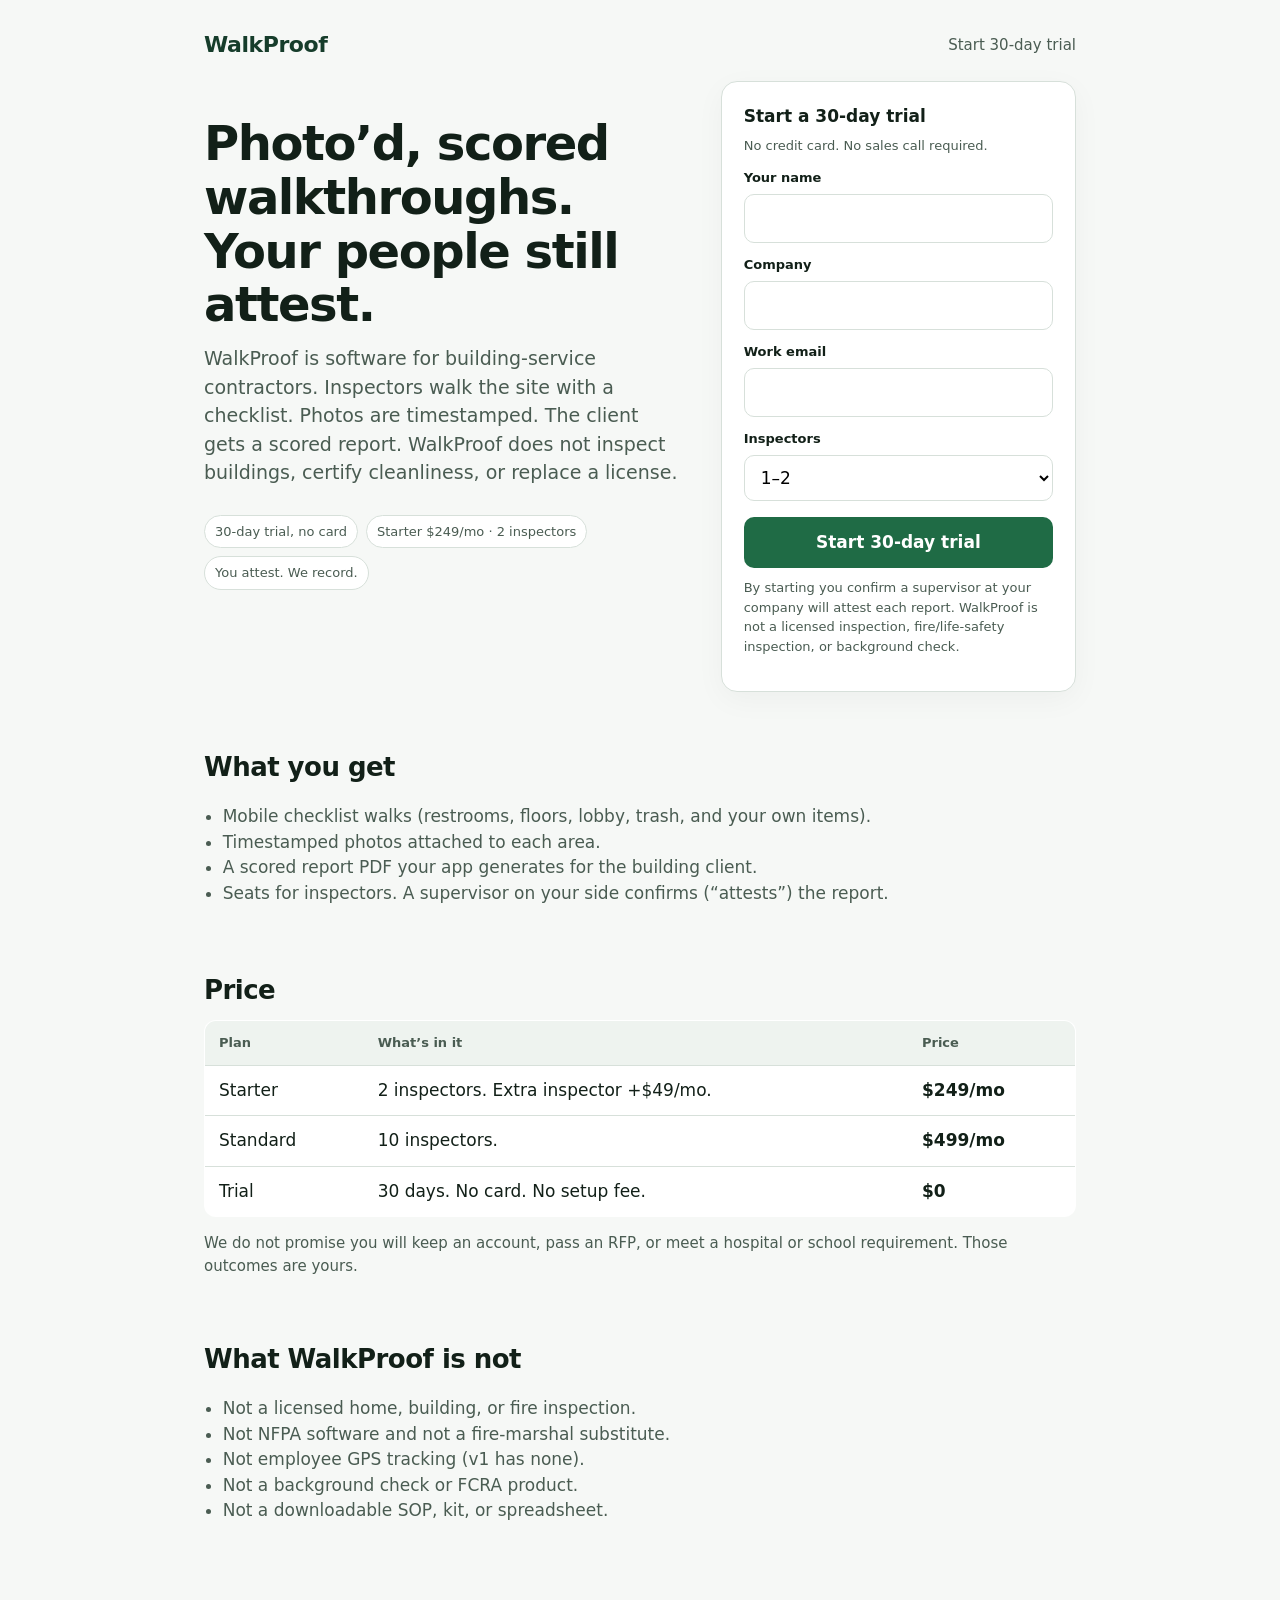
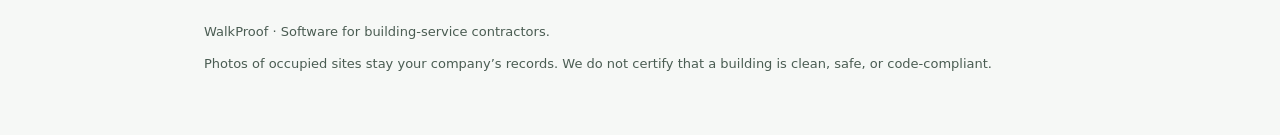
==== index.html @ 19bbd409 "Use apex paths for getwalkproof.com custom domain" ====
<!DOCTYPE html>
<html lang="en">
<head>
  <meta charset="utf-8">
  <meta name="viewport" content="width=device-width, initial-scale=1">
  <title>WalkProof — janitorial SLA / QC for building-service contractors</title>
  <meta name="description" content="Checklist walks, timestamped photos, and scored reports for building-service contractors. You inspect. Your supervisor attests. WalkProof records.">
  <meta name="robots" content="index,follow">
  <link rel="canonical" href="https://getwalkproof.com/">
  <style>
    :root { --ink:#122018; --muted:#4a5c52; --line:#d7e0da; --bg:#f6f8f6; --card:#fff; --accent:#1f6b45; --accent-2:#163d2b; }
    * { box-sizing: border-box; }
    body { margin:0; font: 17px/1.5 ui-sans-serif, system-ui, -apple-system, Segoe UI, sans-serif; color:var(--ink); background:var(--bg); }
    header, main, footer { max-width: 920px; margin: 0 auto; padding: 0 24px; }
    header { display:flex; justify-content:space-between; align-items:center; padding-top:28px; padding-bottom:8px; }
    .logo { font-weight:720; letter-spacing:-0.02em; font-size:22px; color:var(--accent-2); text-decoration:none; }
    .nav a { color:var(--muted); text-decoration:none; font-size:15px; }
    h1 { font-size: clamp(32px, 5vw, 48px); line-height:1.12; letter-spacing:-0.03em; margin: 36px 0 12px; }
    .lede { font-size:19px; color:var(--muted); max-width: 62ch; margin:0 0 28px; }
    .hero { display:grid; grid-template-columns: 1.15fr .85fr; gap: 36px; align-items:start; padding: 12px 0 48px; }
    @media (max-width: 800px) { .hero { grid-template-columns: 1fr; } }
    .card { background:var(--card); border:1px solid var(--line); border-radius:16px; padding:22px; box-shadow: 0 8px 30px rgba(18,32,24,.04); }
    label { display:block; font-size:13px; font-weight:650; margin: 12px 0 6px; }
    input, select { width:100%; padding:11px 12px; border:1px solid var(--line); border-radius:10px; font: inherit; background:#fff; }
    button { width:100%; margin-top:16px; background:var(--accent); color:#fff; border:0; border-radius:10px; padding:13px 16px; font: inherit; font-weight:700; cursor:pointer; }
    button:hover { background:var(--accent-2); }
    .fine { font-size:13px; color:var(--muted); margin-top:10px; }
    .ok { display:none; background:#e8f6ee; color:var(--accent-2); border-radius:10px; padding:12px; margin-top:10px; }
    .err { display:none; background:#fdecec; color:#7a1f1f; border-radius:10px; padding:12px; margin-top:10px; }
    .pills { display:flex; flex-wrap:wrap; gap:8px; margin: 18px 0 0; }
    .pill { font-size:13px; background:#fff; border:1px solid var(--line); padding:6px 10px; border-radius:999px; color:var(--muted); }
    section { padding: 8px 0 40px; }
    h2 { font-size:26px; letter-spacing:-0.02em; margin: 0 0 10px; }
    table { width:100%; border-collapse: collapse; background:#fff; border:1px solid var(--line); border-radius:12px; overflow:hidden; }
    th, td { text-align:left; padding:12px 14px; border-bottom:1px solid var(--line); vertical-align:top; }
    th { font-size:13px; color:var(--muted); font-weight:650; background:#eef3ef; }
    .not { color:var(--muted); font-size:15px; }
    ul.plain { padding-left: 1.1em; color:var(--muted); }
    footer { padding: 28px 24px 48px; color:var(--muted); font-size:13px; }
  </style>
</head>
<body>
  <header>
    <a class="logo" href="/">WalkProof</a>
    <nav class="nav"><a href="#trial">Start 30-day trial</a></nav>
  </header>
  <main>
    <div class="hero">
      <div>
        <h1>Photo’d, scored walkthroughs. Your people still attest.</h1>
        <p class="lede">WalkProof is software for building-service contractors. Inspectors walk the site with a checklist. Photos are timestamped. The client gets a scored report. WalkProof does not inspect buildings, certify cleanliness, or replace a license.</p>
        <div class="pills">
          <span class="pill">30-day trial, no card</span>
          <span class="pill">Starter $249/mo · 2 inspectors</span>
          <span class="pill">You attest. We record.</span>
        </div>
      </div>
      <form id="trial" class="card" action="#" method="post">
        <strong>Start a 30-day trial</strong>
        <p class="fine" style="margin-top:6px">No credit card. No sales call required.</p>
        <label for="name">Your name</label>
        <input id="name" name="name" required autocomplete="name">
        <label for="company">Company</label>
        <input id="company" name="company" required autocomplete="organization">
        <label for="email">Work email</label>
        <input id="email" name="email" type="email" required autocomplete="email">
        <label for="inspectors">Inspectors</label>
        <select id="inspectors" name="inspectors" required>
          <option value="1-2">1–2</option>
          <option value="3-10">3–10</option>
          <option value="11+">11+</option>
        </select>
        <button type="submit">Start 30-day trial</button>
        <p class="fine">By starting you confirm a supervisor at your company will attest each report. WalkProof is not a licensed inspection, fire/life-safety inspection, or background check.</p>
        <div class="ok" id="ok">Trial request received. We’ll follow up at the work email you entered. No card was charged.</div>
        <div class="err" id="err"></div>
      </form>
    </div>

    <section>
      <h2>What you get</h2>
      <ul class="plain">
        <li>Mobile checklist walks (restrooms, floors, lobby, trash, and your own items).</li>
        <li>Timestamped photos attached to each area.</li>
        <li>A scored report PDF your app generates for the building client.</li>
        <li>Seats for inspectors. A supervisor on your side confirms (“attests”) the report.</li>
      </ul>
    </section>

    <section>
      <h2>Price</h2>
      <table>
        <thead><tr><th>Plan</th><th>What’s in it</th><th>Price</th></tr></thead>
        <tbody>
          <tr><td>Starter</td><td>2 inspectors. Extra inspector +$49/mo.</td><td><strong>$249/mo</strong></td></tr>
          <tr><td>Standard</td><td>10 inspectors.</td><td><strong>$499/mo</strong></td></tr>
          <tr><td>Trial</td><td>30 days. No card. No setup fee.</td><td><strong>$0</strong></td></tr>
        </tbody>
      </table>
      <p class="not">We do not promise you will keep an account, pass an RFP, or meet a hospital or school requirement. Those outcomes are yours.</p>
    </section>

    <section>
      <h2>What WalkProof is not</h2>
      <ul class="plain">
        <li>Not a licensed home, building, or fire inspection.</li>
        <li>Not NFPA software and not a fire-marshal substitute.</li>
        <li>Not employee GPS tracking (v1 has none).</li>
        <li>Not a background check or FCRA product.</li>
        <li>Not a downloadable SOP, kit, or spreadsheet.</li>
      </ul>
    </section>
  </main>
  <footer>
    <p>WalkProof · Software for building-service contractors.</p>
    <p>Photos of occupied sites stay your company’s records. We do not certify that a building is clean, safe, or code-compliant.</p>
  </footer>
  <script>
    const form = document.getElementById('trial');
    const ok = document.getElementById('ok');
    const err = document.getElementById('err');
    form.addEventListener('submit', async (e) => {
      e.preventDefault();
      ok.style.display = 'none';
      err.style.display = 'none';
      const data = Object.fromEntries(new FormData(form).entries());
      data._subject = 'WalkProof trial (no card)';
      data._template = 'table';
      try {
        const res = await fetch('https://formsubmit.co/ajax/thomasjdion3@gmail.com', {
          method: 'POST',
          headers: { 'Content-Type': 'application/json', 'Accept': 'application/json' },
          body: JSON.stringify(data)
        });
        const json = await res.json().catch(() => ({}));
        if (res.ok) {
          form.querySelectorAll('input,select,button').forEach(el => el.disabled = true);
          ok.style.display = 'block';
        } else {
          err.textContent = json.message || 'Could not send. Try again, or use the work email you entered.';
          err.style.display = 'block';
        }
      } catch (x) {
        err.textContent = 'Network error. Try again, or email from the work address you entered.';
        err.style.display = 'block';
      }
    });
  </script>
</body>
</html>
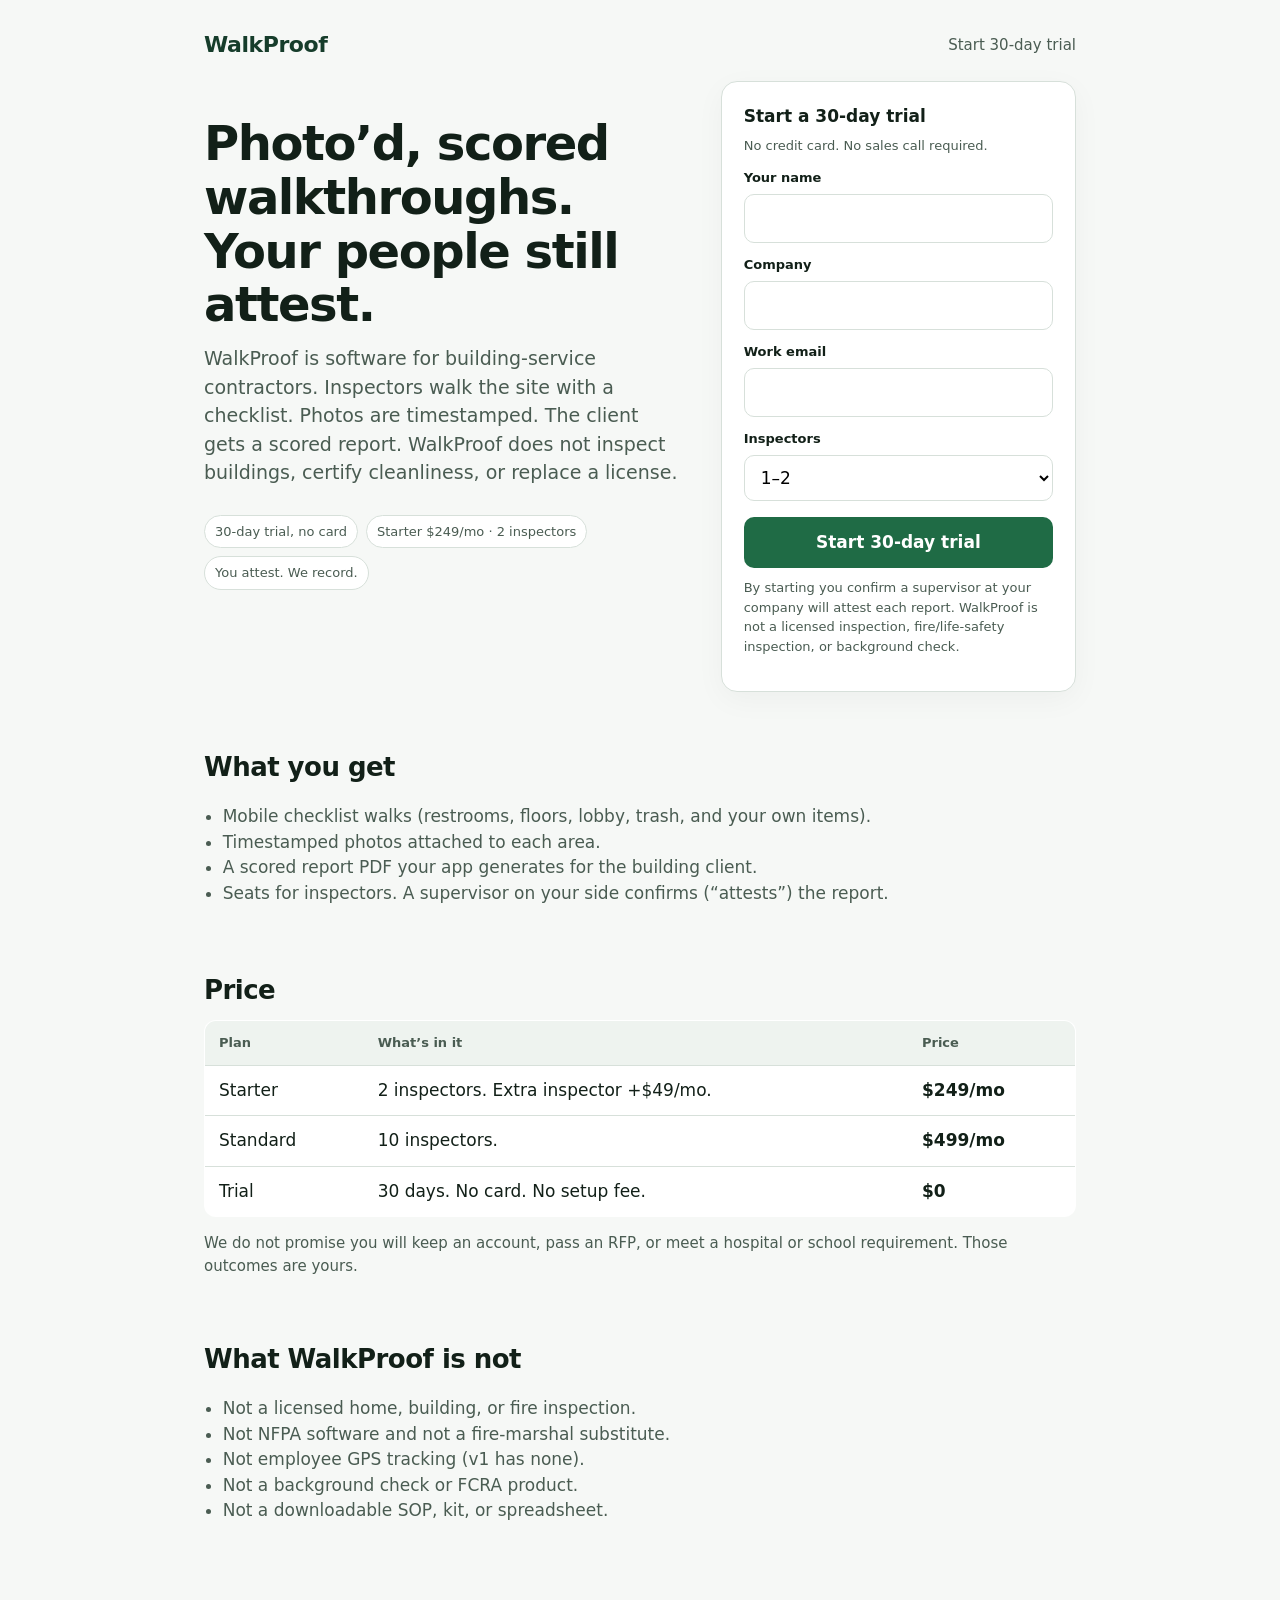
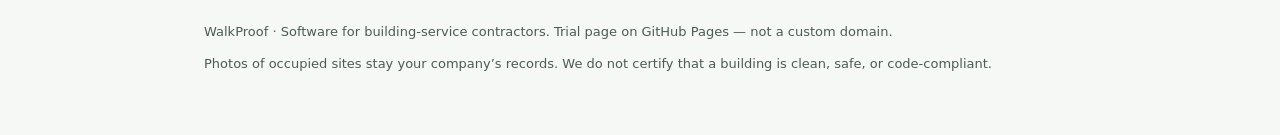
==== commit 5e304dc8: "copy: GitHub Pages footer (Product)" ====
--- a/index.html
+++ b/index.html
@@ -112,7 +112,7 @@
     </section>
   </main>
   <footer>
-    <p>WalkProof · Software for building-service contractors.</p>
+    <p>WalkProof · Software for building-service contractors. Trial page on GitHub Pages — not a custom domain.</p>
     <p>Photos of occupied sites stay your company’s records. We do not certify that a building is clean, safe, or code-compliant.</p>
   </footer>
   <script>
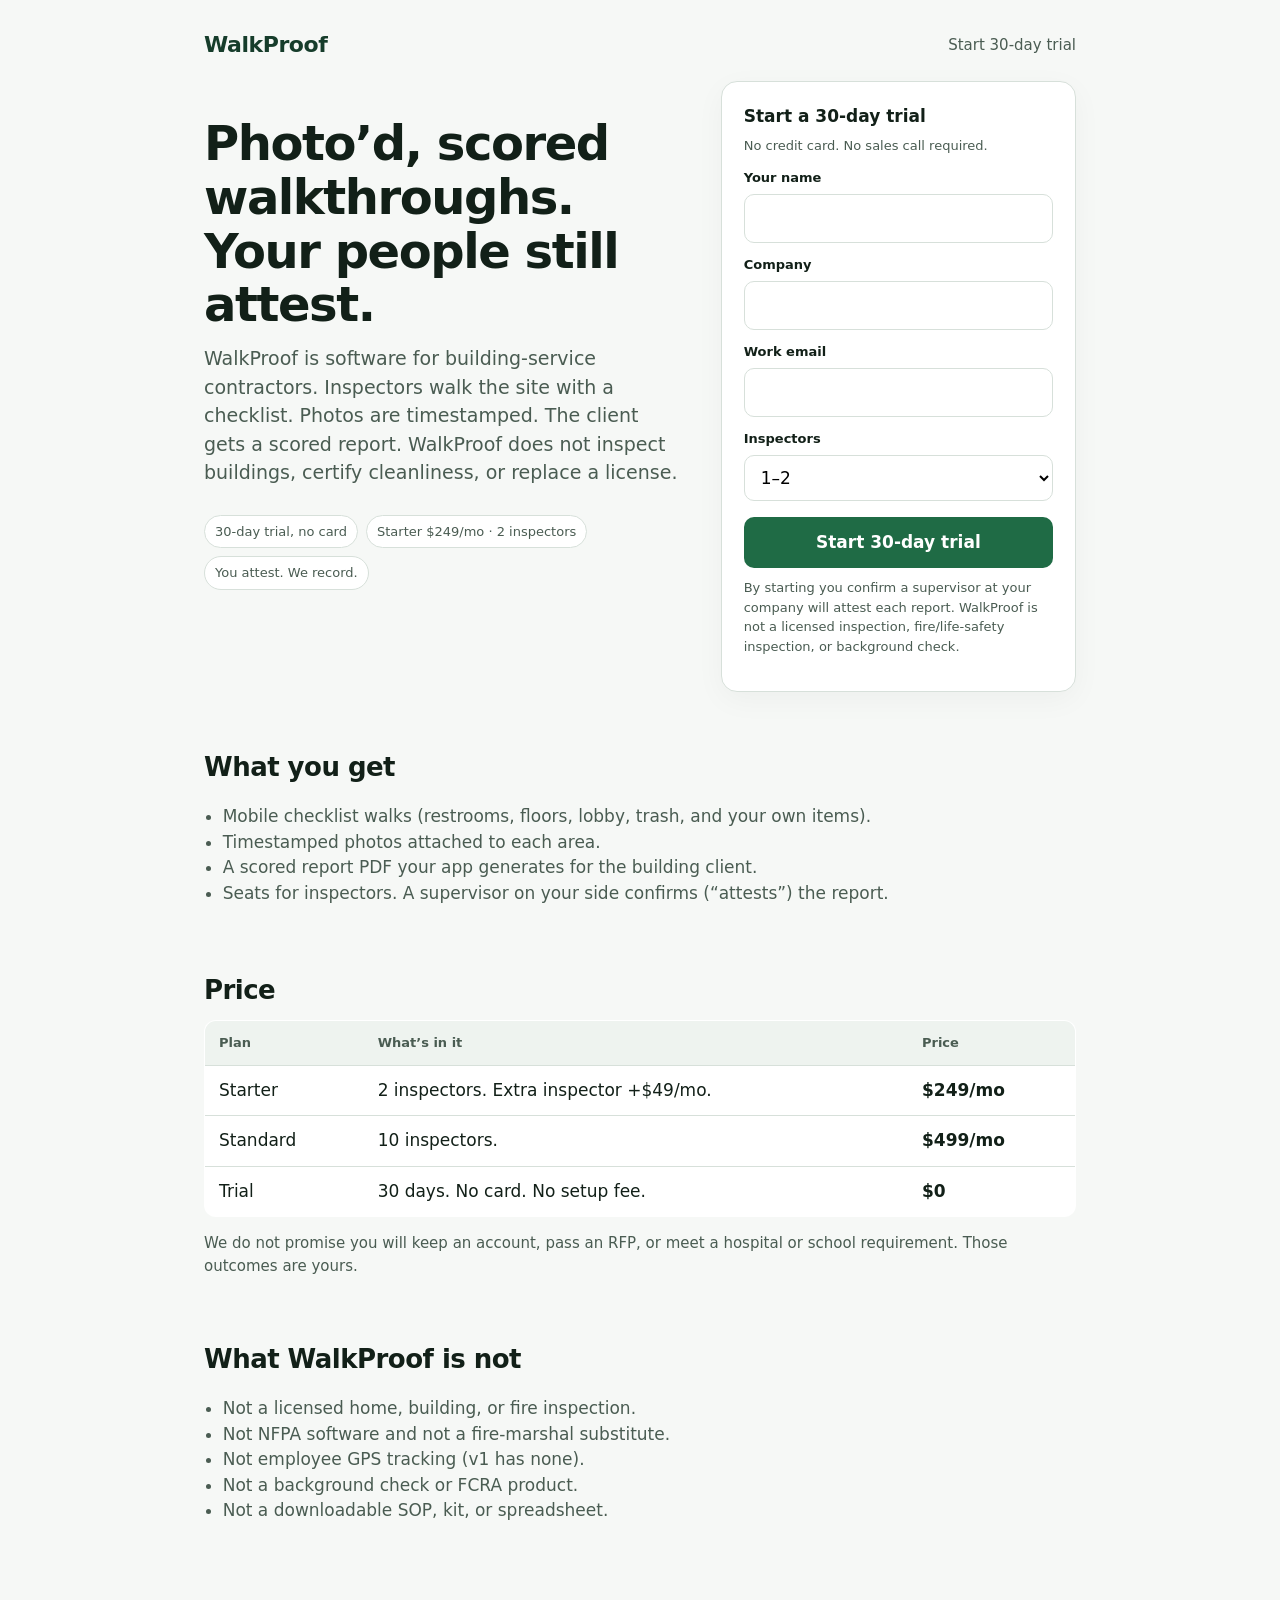
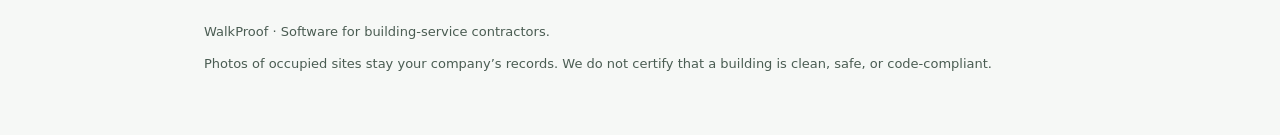
==== commit f257d276: "copy: drop Pages infra clause from footer (Ventures)" ====
--- a/index.html
+++ b/index.html
@@ -112,7 +112,7 @@
     </section>
   </main>
   <footer>
-    <p>WalkProof · Software for building-service contractors. Trial page on GitHub Pages — not a custom domain.</p>
+    <p>WalkProof · Software for building-service contractors.</p>
     <p>Photos of occupied sites stay your company’s records. We do not certify that a building is clean, safe, or code-compliant.</p>
   </footer>
   <script>
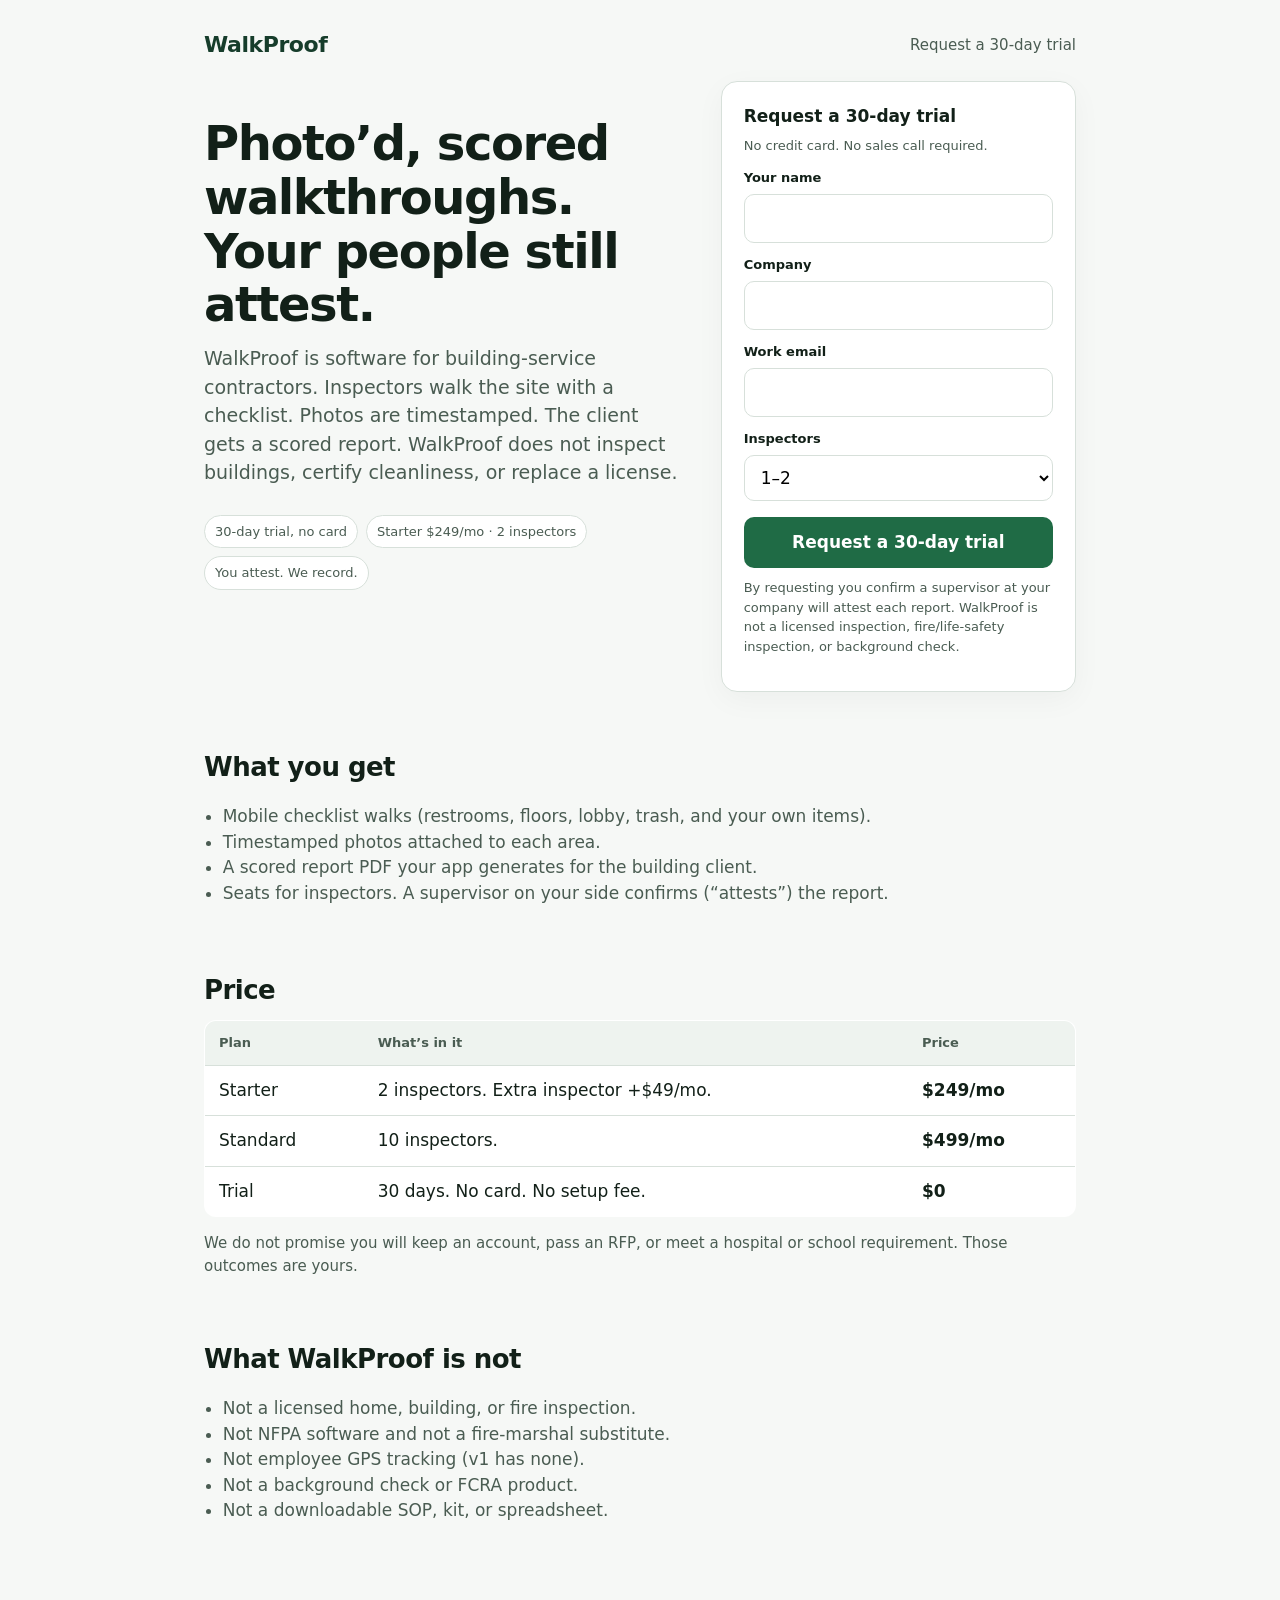
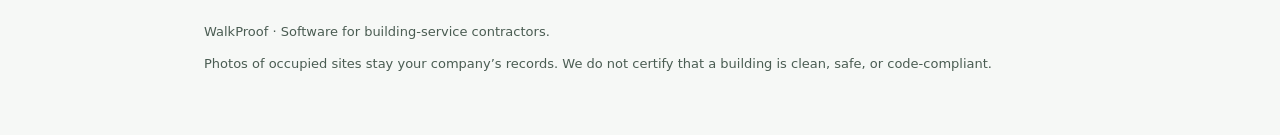
==== commit 3d87f3cd: "copy: Request a 30-day trial CTA (Product)" ====
--- a/index.html
+++ b/index.html
@@ -42,7 +42,7 @@
 <body>
   <header>
     <a class="logo" href="/">WalkProof</a>
-    <nav class="nav"><a href="#trial">Start 30-day trial</a></nav>
+    <nav class="nav"><a href="#trial">Request a 30-day trial</a></nav>
   </header>
   <main>
     <div class="hero">
@@ -56,7 +56,7 @@
         </div>
       </div>
       <form id="trial" class="card" action="#" method="post">
-        <strong>Start a 30-day trial</strong>
+        <strong>Request a 30-day trial</strong>
         <p class="fine" style="margin-top:6px">No credit card. No sales call required.</p>
         <label for="name">Your name</label>
         <input id="name" name="name" required autocomplete="name">
@@ -70,8 +70,8 @@
           <option value="3-10">3–10</option>
           <option value="11+">11+</option>
         </select>
-        <button type="submit">Start 30-day trial</button>
-        <p class="fine">By starting you confirm a supervisor at your company will attest each report. WalkProof is not a licensed inspection, fire/life-safety inspection, or background check.</p>
+        <button type="submit">Request a 30-day trial</button>
+        <p class="fine">By requesting you confirm a supervisor at your company will attest each report. WalkProof is not a licensed inspection, fire/life-safety inspection, or background check.</p>
         <div class="ok" id="ok">Trial request received. We’ll follow up at the work email you entered. No card was charged.</div>
         <div class="err" id="err"></div>
       </form>
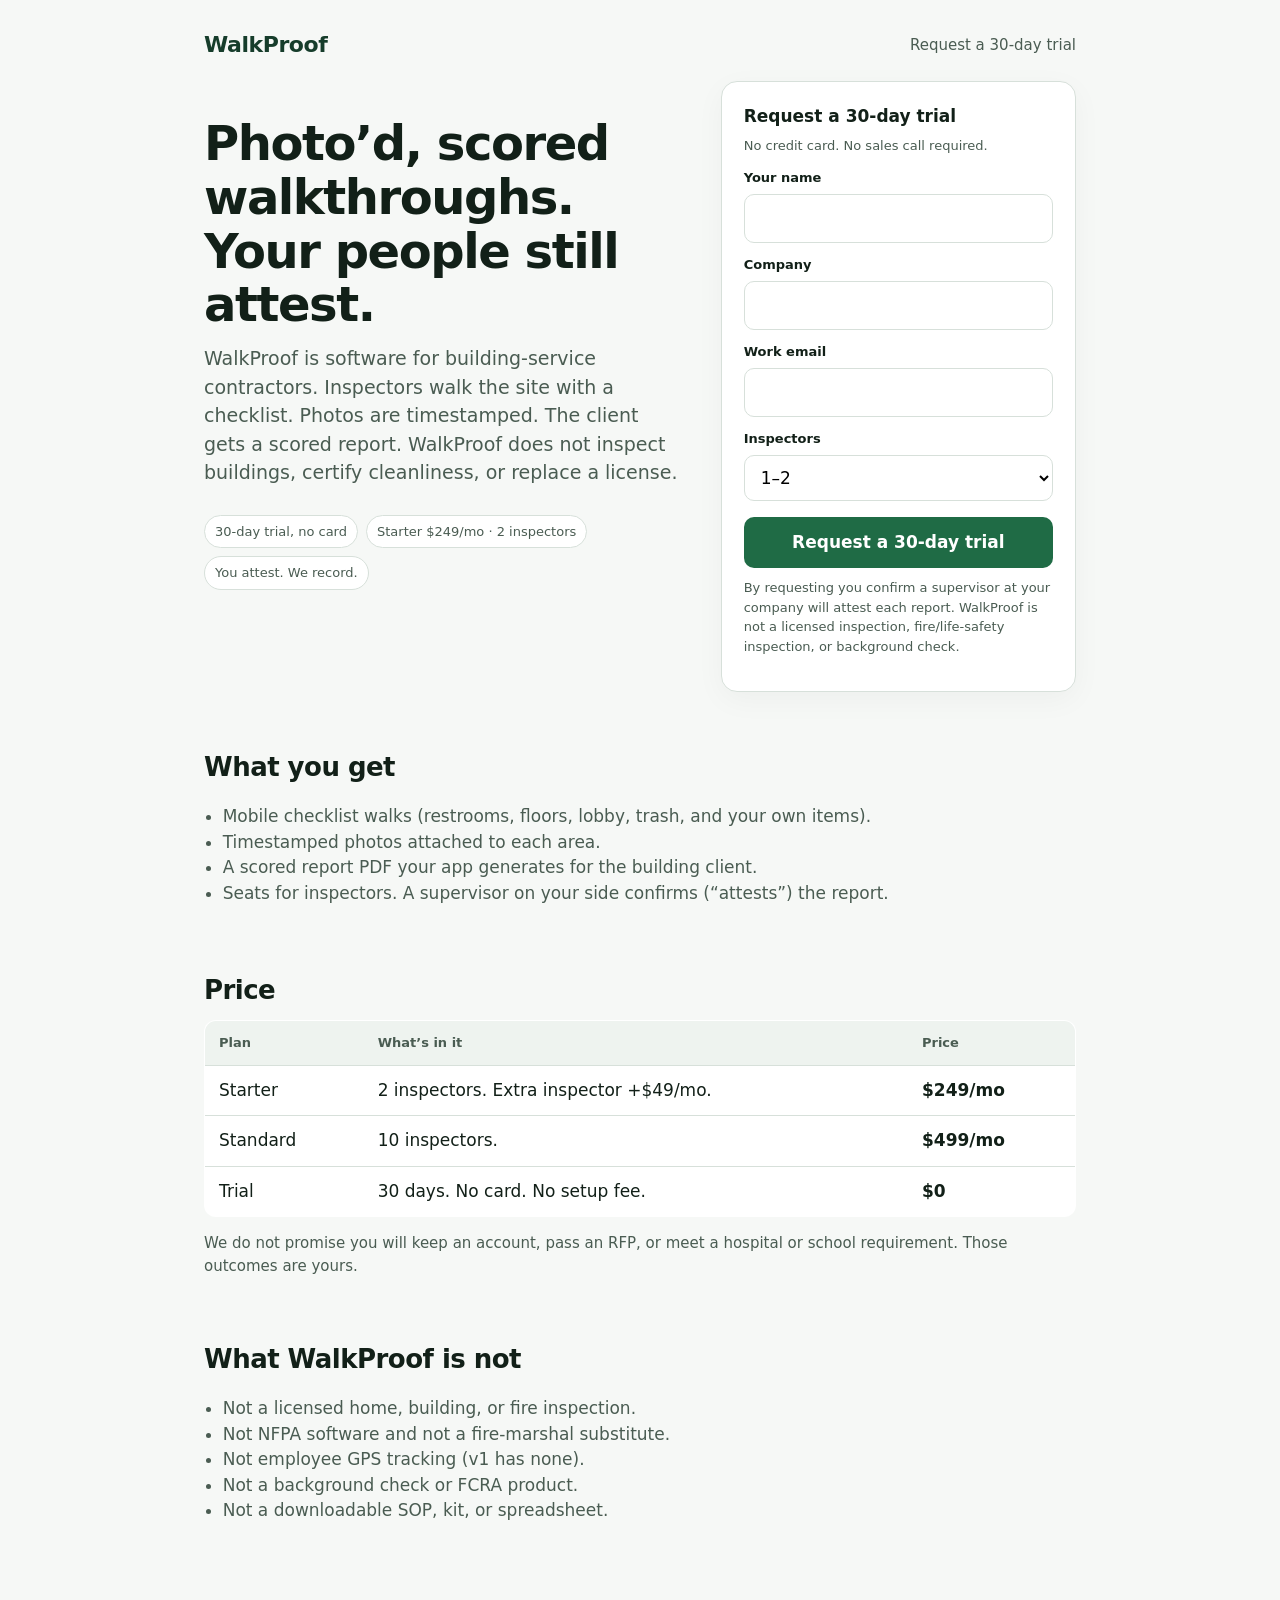
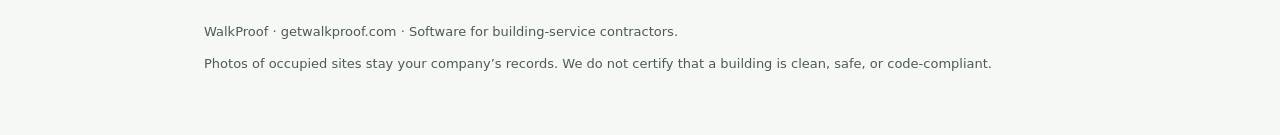
==== commit 069294c5: "copy: restore getwalkproof.com in footer (domain HTTP 200)" ====
--- a/index.html
+++ b/index.html
@@ -112,7 +112,7 @@
     </section>
   </main>
   <footer>
-    <p>WalkProof · Software for building-service contractors.</p>
+    <p>WalkProof · getwalkproof.com · Software for building-service contractors.</p>
     <p>Photos of occupied sites stay your company’s records. We do not certify that a building is clean, safe, or code-compliant.</p>
   </footer>
   <script>
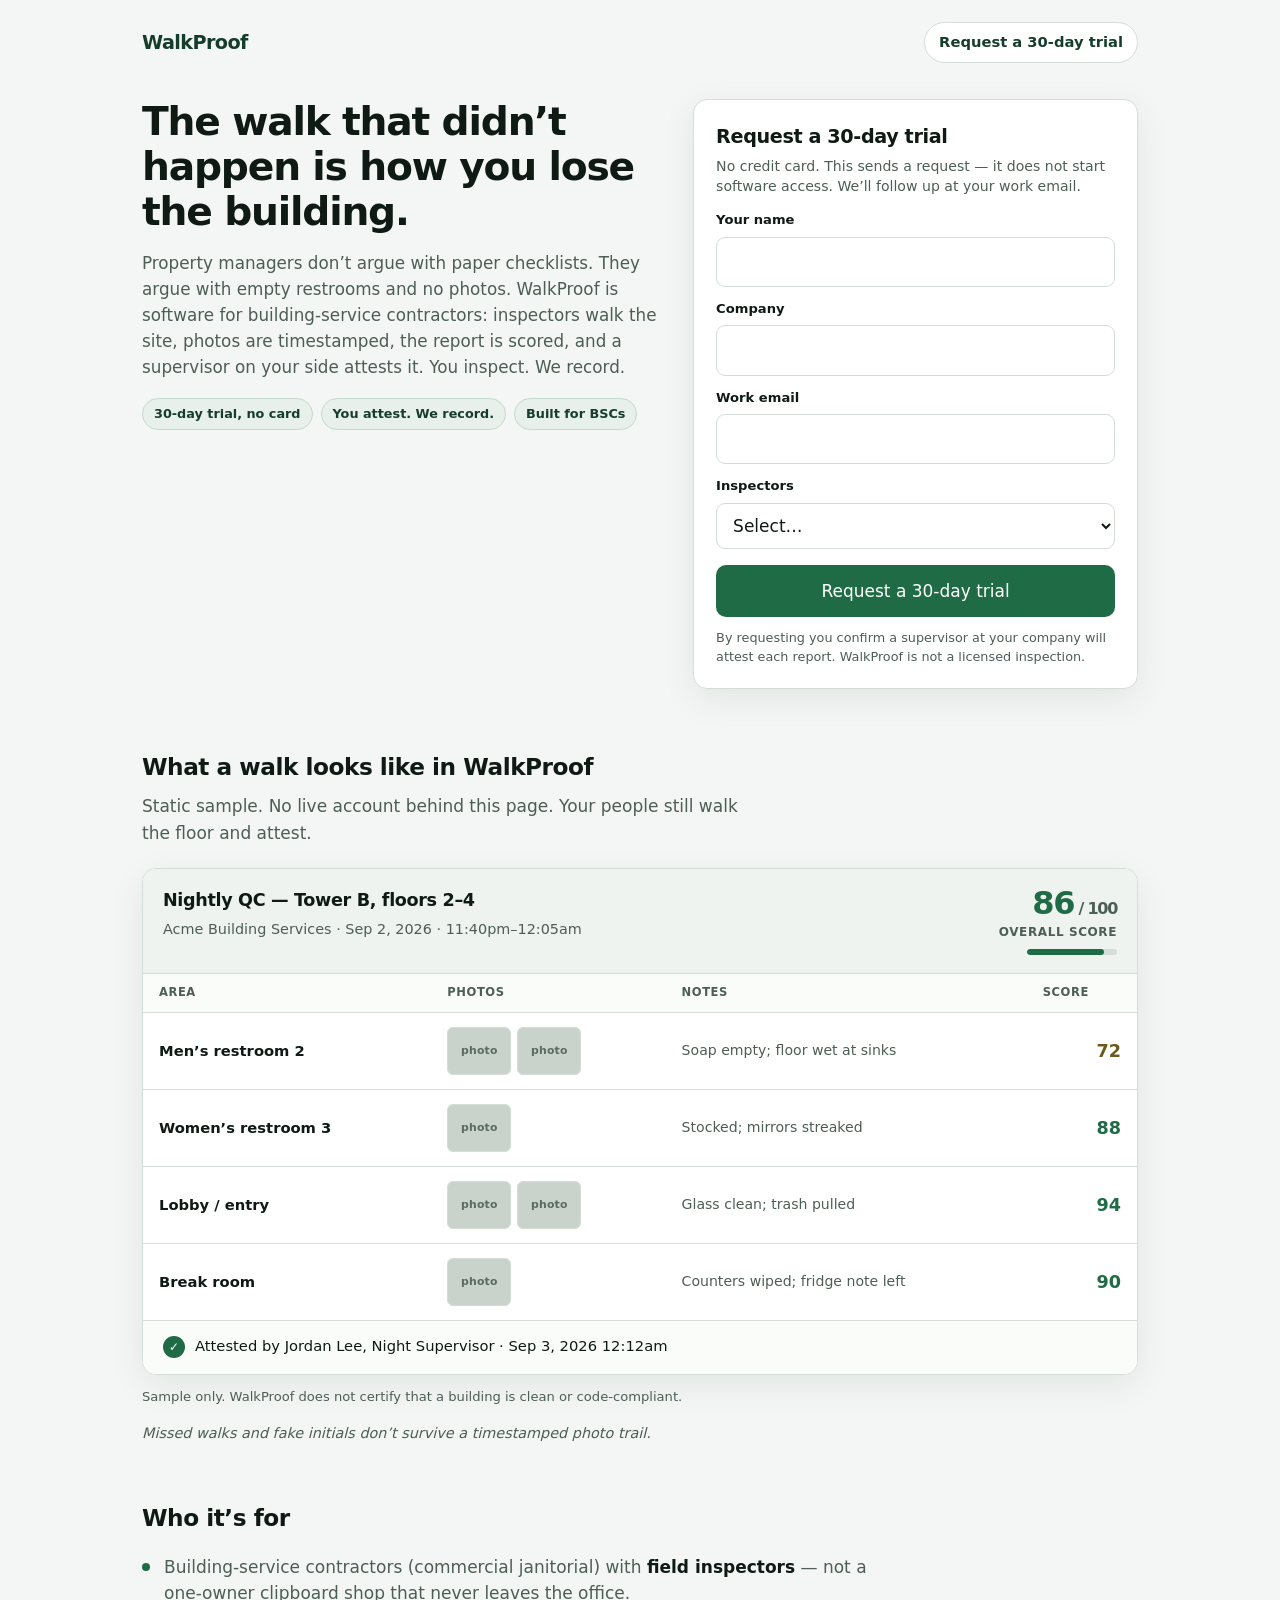
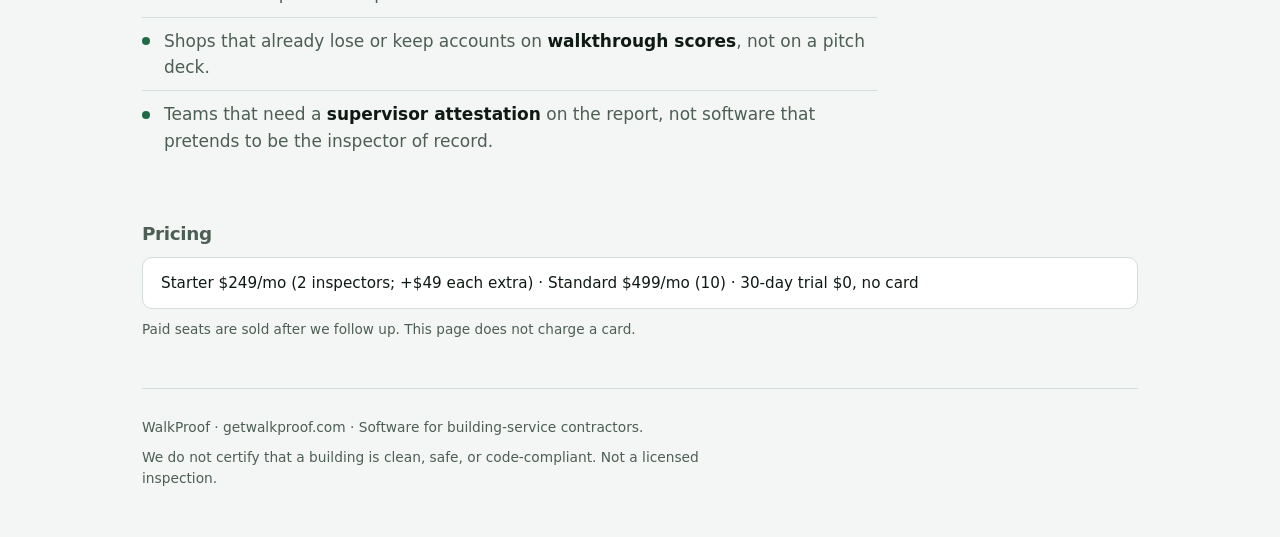
==== commit 1774bd90: "Redesign: pain hero + sample walk report (proof-first)" ====
--- a/index.html
+++ b/index.html
@@ -3,148 +3,585 @@
 <head>
   <meta charset="utf-8">
   <meta name="viewport" content="width=device-width, initial-scale=1">
-  <title>WalkProof — janitorial SLA / QC for building-service contractors</title>
-  <meta name="description" content="Checklist walks, timestamped photos, and scored reports for building-service contractors. You inspect. Your supervisor attests. WalkProof records.">
+  <title>WalkProof — walkthrough QC for building-service contractors</title>
+  <meta name="description" content="Photo’d, scored walkthroughs your supervisor attests. For building-service contractors with field inspectors. Request a 30-day trial — no card.">
   <meta name="robots" content="index,follow">
-  <link rel="canonical" href="https://getwalkproof.com/">
+  <link rel="canonical" href="http://getwalkproof.com/">
   <style>
-    :root { --ink:#122018; --muted:#4a5c52; --line:#d7e0da; --bg:#f6f8f6; --card:#fff; --accent:#1f6b45; --accent-2:#163d2b; }
+    :root {
+      --ink: #0f1a14;
+      --muted: #4d5e54;
+      --line: #d5ddd7;
+      --bg: #f3f6f4;
+      --card: #ffffff;
+      --accent: #1f6b45;
+      --accent-dark: #163d2b;
+      --score-good: #1f6b45;
+      --score-ok: #6b5a1a;
+      --shadow: 0 10px 36px rgba(15, 26, 20, 0.07);
+    }
     * { box-sizing: border-box; }
-    body { margin:0; font: 17px/1.5 ui-sans-serif, system-ui, -apple-system, Segoe UI, sans-serif; color:var(--ink); background:var(--bg); }
-    header, main, footer { max-width: 920px; margin: 0 auto; padding: 0 24px; }
-    header { display:flex; justify-content:space-between; align-items:center; padding-top:28px; padding-bottom:8px; }
-    .logo { font-weight:720; letter-spacing:-0.02em; font-size:22px; color:var(--accent-2); text-decoration:none; }
-    .nav a { color:var(--muted); text-decoration:none; font-size:15px; }
-    h1 { font-size: clamp(32px, 5vw, 48px); line-height:1.12; letter-spacing:-0.03em; margin: 36px 0 12px; }
-    .lede { font-size:19px; color:var(--muted); max-width: 62ch; margin:0 0 28px; }
-    .hero { display:grid; grid-template-columns: 1.15fr .85fr; gap: 36px; align-items:start; padding: 12px 0 48px; }
-    @media (max-width: 800px) { .hero { grid-template-columns: 1fr; } }
-    .card { background:var(--card); border:1px solid var(--line); border-radius:16px; padding:22px; box-shadow: 0 8px 30px rgba(18,32,24,.04); }
-    label { display:block; font-size:13px; font-weight:650; margin: 12px 0 6px; }
-    input, select { width:100%; padding:11px 12px; border:1px solid var(--line); border-radius:10px; font: inherit; background:#fff; }
-    button { width:100%; margin-top:16px; background:var(--accent); color:#fff; border:0; border-radius:10px; padding:13px 16px; font: inherit; font-weight:700; cursor:pointer; }
-    button:hover { background:var(--accent-2); }
-    .fine { font-size:13px; color:var(--muted); margin-top:10px; }
-    .ok { display:none; background:#e8f6ee; color:var(--accent-2); border-radius:10px; padding:12px; margin-top:10px; }
-    .err { display:none; background:#fdecec; color:#7a1f1f; border-radius:10px; padding:12px; margin-top:10px; }
-    .pills { display:flex; flex-wrap:wrap; gap:8px; margin: 18px 0 0; }
-    .pill { font-size:13px; background:#fff; border:1px solid var(--line); padding:6px 10px; border-radius:999px; color:var(--muted); }
-    section { padding: 8px 0 40px; }
-    h2 { font-size:26px; letter-spacing:-0.02em; margin: 0 0 10px; }
-    table { width:100%; border-collapse: collapse; background:#fff; border:1px solid var(--line); border-radius:12px; overflow:hidden; }
-    th, td { text-align:left; padding:12px 14px; border-bottom:1px solid var(--line); vertical-align:top; }
-    th { font-size:13px; color:var(--muted); font-weight:650; background:#eef3ef; }
-    .not { color:var(--muted); font-size:15px; }
-    ul.plain { padding-left: 1.1em; color:var(--muted); }
-    footer { padding: 28px 24px 48px; color:var(--muted); font-size:13px; }
+    html { scroll-behavior: smooth; }
+    body {
+      margin: 0;
+      font: 17px/1.55 system-ui, -apple-system, "Segoe UI", Roboto, "Helvetica Neue", Arial, sans-serif;
+      color: var(--ink);
+      background: var(--bg);
+    }
+    a { color: var(--accent); }
+    .wrap { max-width: 1040px; margin: 0 auto; padding: 0 22px; }
+
+    /* Header */
+    .top {
+      display: flex;
+      justify-content: space-between;
+      align-items: center;
+      padding: 22px 0 8px;
+    }
+    .logo {
+      font-weight: 750;
+      font-size: 1.2rem;
+      letter-spacing: -0.03em;
+      color: var(--accent-dark);
+      text-decoration: none;
+    }
+    .top-cta {
+      font-size: 0.92rem;
+      font-weight: 650;
+      color: var(--accent-dark);
+      text-decoration: none;
+      border: 1px solid var(--line);
+      background: var(--card);
+      padding: 8px 14px;
+      border-radius: 999px;
+    }
+    .top-cta:hover { border-color: var(--accent); }
+
+    /* Hero: two columns desktop, stacked mobile */
+    .hero {
+      display: grid;
+      grid-template-columns: 1.1fr 0.95fr;
+      gap: 36px;
+      align-items: start;
+      padding: 28px 0 52px;
+    }
+    @media (max-width: 820px) {
+      .hero { grid-template-columns: 1fr; gap: 28px; }
+    }
+    h1 {
+      font-size: clamp(1.75rem, 4.2vw, 2.45rem);
+      line-height: 1.15;
+      letter-spacing: -0.03em;
+      margin: 0 0 16px;
+    }
+    .lede {
+      margin: 0 0 18px;
+      color: var(--muted);
+      font-size: 1.05rem;
+      max-width: 54ch;
+    }
+    .pills {
+      display: flex;
+      flex-wrap: wrap;
+      gap: 8px;
+      margin: 0 0 8px;
+      padding: 0;
+      list-style: none;
+    }
+    .pills li {
+      font-size: 0.8rem;
+      font-weight: 650;
+      color: var(--accent-dark);
+      background: #e8f0eb;
+      border: 1px solid #c5d9cc;
+      padding: 5px 11px;
+      border-radius: 999px;
+    }
+    .btn {
+      display: inline-block;
+      background: var(--accent);
+      color: #fff;
+      text-decoration: none;
+      font-weight: 700;
+      padding: 13px 20px;
+      border-radius: 10px;
+      border: 0;
+      font: inherit;
+      cursor: pointer;
+    }
+    .btn:hover { background: var(--accent-dark); }
+    .btn:disabled { opacity: 0.65; cursor: not-allowed; }
+
+    /* Form card */
+    .form-card {
+      background: var(--card);
+      border: 1px solid var(--line);
+      border-radius: 14px;
+      padding: 22px;
+      box-shadow: var(--shadow);
+    }
+    .form-card h2 {
+      margin: 0 0 4px;
+      font-size: 1.2rem;
+      letter-spacing: -0.02em;
+    }
+    .form-sub {
+      margin: 0 0 14px;
+      font-size: 0.88rem;
+      color: var(--muted);
+      line-height: 1.45;
+    }
+    label {
+      display: block;
+      font-size: 0.82rem;
+      font-weight: 700;
+      margin: 12px 0 6px;
+    }
+    input, select {
+      width: 100%;
+      padding: 11px 12px;
+      border: 1px solid var(--line);
+      border-radius: 9px;
+      font: inherit;
+      background: #fff;
+      color: var(--ink);
+    }
+    input:focus, select:focus {
+      outline: 2px solid rgba(31, 107, 69, 0.35);
+      border-color: var(--accent);
+    }
+    .form-card .btn { width: 100%; margin-top: 16px; }
+    .legal-note {
+      margin: 12px 0 0;
+      font-size: 0.8rem;
+      color: var(--muted);
+      line-height: 1.45;
+    }
+    .msg-ok, .msg-err {
+      display: none;
+      border-radius: 9px;
+      padding: 12px;
+      margin-top: 12px;
+      font-size: 0.92rem;
+    }
+    .msg-ok { background: #e7f5ec; color: var(--accent-dark); }
+    .msg-err { background: #fdeceb; color: #7a1f1f; }
+
+    /* Sections */
+    section { padding: 8px 0 48px; }
+    h2 {
+      font-size: 1.45rem;
+      letter-spacing: -0.02em;
+      margin: 0 0 8px;
+    }
+    h2.quiet { font-size: 1.15rem; color: var(--muted); font-weight: 650; }
+    .section-lede {
+      color: var(--muted);
+      margin: 0 0 22px;
+      max-width: 58ch;
+    }
+    .micro {
+      margin: 14px 0 0;
+      font-size: 0.9rem;
+      color: var(--muted);
+      font-style: italic;
+    }
+
+    /* Sample report */
+    .report {
+      background: var(--card);
+      border: 1px solid var(--line);
+      border-radius: 14px;
+      box-shadow: var(--shadow);
+      overflow: hidden;
+    }
+    .report-head {
+      display: flex;
+      justify-content: space-between;
+      gap: 16px;
+      flex-wrap: wrap;
+      align-items: flex-start;
+      padding: 18px 20px;
+      border-bottom: 1px solid var(--line);
+      background: #eef3ef;
+    }
+    .report-head h3 {
+      margin: 0 0 4px;
+      font-size: 1.1rem;
+      letter-spacing: -0.02em;
+    }
+    .report-meta { margin: 0; font-size: 0.9rem; color: var(--muted); }
+    .overall { text-align: right; min-width: 90px; }
+    .overall-score {
+      font-size: 2rem;
+      font-weight: 800;
+      letter-spacing: -0.04em;
+      color: var(--score-good);
+      line-height: 1;
+    }
+    .overall-label {
+      font-size: 0.75rem;
+      font-weight: 650;
+      color: var(--muted);
+      text-transform: uppercase;
+      letter-spacing: 0.05em;
+      margin-top: 4px;
+    }
+    .score-bar {
+      margin-top: 8px;
+      height: 6px;
+      background: #d5ddd7;
+      border-radius: 999px;
+      overflow: hidden;
+      width: 90px;
+      margin-left: auto;
+    }
+    .score-bar > span {
+      display: block;
+      height: 100%;
+      width: 86%;
+      background: var(--accent);
+      border-radius: 999px;
+    }
+
+    .areas-table {
+      width: 100%;
+      border-collapse: collapse;
+      font-size: 0.92rem;
+    }
+    .areas-table th {
+      text-align: left;
+      font-size: 0.72rem;
+      font-weight: 700;
+      text-transform: uppercase;
+      letter-spacing: 0.05em;
+      color: var(--muted);
+      padding: 10px 16px;
+      border-bottom: 1px solid var(--line);
+      background: #fafcfa;
+    }
+    .areas-table td {
+      padding: 14px 16px;
+      border-bottom: 1px solid var(--line);
+      vertical-align: middle;
+    }
+    .areas-table tr:last-child td { border-bottom: 0; }
+    .area-name { font-weight: 700; }
+    .area-notes { color: var(--muted); font-size: 0.88rem; }
+    .area-score {
+      font-weight: 800;
+      font-size: 1.1rem;
+      color: var(--score-good);
+      text-align: right;
+      white-space: nowrap;
+    }
+    .area-score.mid { color: var(--score-ok); }
+    .photos {
+      display: flex;
+      gap: 6px;
+      flex-wrap: wrap;
+    }
+    .photo {
+      width: 64px;
+      height: 48px;
+      border-radius: 6px;
+      background: #c9d3cc;
+      border: 1px solid var(--line);
+      display: flex;
+      align-items: center;
+      justify-content: center;
+      font-size: 0.68rem;
+      font-weight: 650;
+      color: #5a6b60;
+      letter-spacing: 0.02em;
+      text-transform: lowercase;
+    }
+    @media (max-width: 640px) {
+      .areas-table thead { display: none; }
+      .areas-table, .areas-table tbody, .areas-table tr, .areas-table td {
+        display: block;
+        width: 100%;
+      }
+      .areas-table tr {
+        padding: 14px 16px;
+        border-bottom: 1px solid var(--line);
+      }
+      .areas-table tr:last-child { border-bottom: 0; }
+      .areas-table td {
+        padding: 4px 0;
+        border: 0;
+      }
+      .areas-table td.area-score { text-align: left; margin-top: 4px; }
+    }
+
+    .attest {
+      display: flex;
+      gap: 10px;
+      align-items: flex-start;
+      padding: 14px 20px 16px;
+      background: #fafcfa;
+      border-top: 1px solid var(--line);
+      font-size: 0.92rem;
+    }
+    .attest-check {
+      flex-shrink: 0;
+      width: 22px;
+      height: 22px;
+      border-radius: 50%;
+      background: var(--accent);
+      color: #fff;
+      display: flex;
+      align-items: center;
+      justify-content: center;
+      font-size: 0.75rem;
+      font-weight: 800;
+      margin-top: 1px;
+    }
+    .sample-disclaimer {
+      margin: 12px 0 0;
+      font-size: 0.82rem;
+      color: var(--muted);
+    }
+
+    /* Who */
+    .who-list {
+      margin: 0;
+      padding: 0;
+      list-style: none;
+      max-width: 68ch;
+    }
+    .who-list li {
+      position: relative;
+      padding: 10px 0 10px 22px;
+      border-bottom: 1px solid var(--line);
+      color: var(--muted);
+    }
+    .who-list li:last-child { border-bottom: 0; }
+    .who-list li::before {
+      content: "";
+      position: absolute;
+      left: 0;
+      top: 1.15em;
+      width: 8px;
+      height: 8px;
+      border-radius: 50%;
+      background: var(--accent);
+    }
+    .who-list strong { color: var(--ink); font-weight: 700; }
+
+    /* Pricing secondary */
+    .price-line {
+      background: var(--card);
+      border: 1px solid var(--line);
+      border-radius: 10px;
+      padding: 14px 18px;
+      font-size: 0.95rem;
+      color: var(--ink);
+      line-height: 1.5;
+    }
+    .price-muted {
+      margin: 10px 0 0;
+      font-size: 0.85rem;
+      color: var(--muted);
+    }
+
+    /* Footer */
+    footer {
+      border-top: 1px solid var(--line);
+      padding: 28px 0 48px;
+      color: var(--muted);
+      font-size: 0.86rem;
+    }
+    footer p { margin: 0 0 8px; max-width: 70ch; }
+    footer p:last-child { margin-bottom: 0; }
   </style>
 </head>
 <body>
-  <header>
-    <a class="logo" href="/">WalkProof</a>
-    <nav class="nav"><a href="#trial">Request a 30-day trial</a></nav>
-  </header>
-  <main>
-    <div class="hero">
-      <div>
-        <h1>Photo’d, scored walkthroughs. Your people still attest.</h1>
-        <p class="lede">WalkProof is software for building-service contractors. Inspectors walk the site with a checklist. Photos are timestamped. The client gets a scored report. WalkProof does not inspect buildings, certify cleanliness, or replace a license.</p>
-        <div class="pills">
-          <span class="pill">30-day trial, no card</span>
-          <span class="pill">Starter $249/mo · 2 inspectors</span>
-          <span class="pill">You attest. We record.</span>
-        </div>
+  <div class="wrap">
+    <header class="top">
+      <a class="logo" href="https://getwalkproof.com/">WalkProof</a>
+      <a class="top-cta" href="#trial">Request a 30-day trial</a>
+    </header>
+
+    <section class="hero" aria-labelledby="hero-title">
+      <div class="hero-copy">
+        <h1 id="hero-title">The walk that didn’t happen is how you lose the building.</h1>
+        <p class="lede">Property managers don’t argue with paper checklists. They argue with empty restrooms and no photos. WalkProof is software for building-service contractors: inspectors walk the site, photos are timestamped, the report is scored, and a supervisor on your side attests it. You inspect. We record.</p>
+        <ul class="pills" aria-label="Highlights">
+          <li>30-day trial, no card</li>
+          <li>You attest. We record.</li>
+          <li>Built for BSCs</li>
+        </ul>
       </div>
-      <form id="trial" class="card" action="#" method="post">
-        <strong>Request a 30-day trial</strong>
-        <p class="fine" style="margin-top:6px">No credit card. No sales call required.</p>
+
+      <form class="form-card" id="trial" action="#" method="post" novalidate>
+        <h2>Request a 30-day trial</h2>
+        <p class="form-sub">No credit card. This sends a request — it does not start software access. We’ll follow up at your work email.</p>
+
         <label for="name">Your name</label>
         <input id="name" name="name" required autocomplete="name">
+
         <label for="company">Company</label>
         <input id="company" name="company" required autocomplete="organization">
+
         <label for="email">Work email</label>
         <input id="email" name="email" type="email" required autocomplete="email">
+
         <label for="inspectors">Inspectors</label>
         <select id="inspectors" name="inspectors" required>
+          <option value="">Select…</option>
           <option value="1-2">1–2</option>
           <option value="3-10">3–10</option>
           <option value="11+">11+</option>
         </select>
-        <button type="submit">Request a 30-day trial</button>
-        <p class="fine">By requesting you confirm a supervisor at your company will attest each report. WalkProof is not a licensed inspection, fire/life-safety inspection, or background check.</p>
-        <div class="ok" id="ok">Trial request received. We’ll follow up at the work email you entered. No card was charged.</div>
-        <div class="err" id="err"></div>
+
+        <button class="btn" type="submit">Request a 30-day trial</button>
+        <p class="legal-note">By requesting you confirm a supervisor at your company will attest each report. WalkProof is not a licensed inspection.</p>
+
+        <div class="msg-ok" id="ok" role="status">Trial request received. We’ll follow up at the work email you entered. No card was charged.</div>
+        <div class="msg-err" id="err" role="alert">Could not send. Try again, or use the work email you entered.</div>
       </form>
-    </div>
-
-    <section>
-      <h2>What you get</h2>
-      <ul class="plain">
-        <li>Mobile checklist walks (restrooms, floors, lobby, trash, and your own items).</li>
-        <li>Timestamped photos attached to each area.</li>
-        <li>A scored report PDF your app generates for the building client.</li>
-        <li>Seats for inspectors. A supervisor on your side confirms (“attests”) the report.</li>
+    </section>
+
+    <section aria-labelledby="proof-title">
+      <h2 id="proof-title">What a walk looks like in WalkProof</h2>
+      <p class="section-lede">Static sample. No live account behind this page. Your people still walk the floor and attest.</p>
+
+      <article class="report" aria-label="Sample WalkProof walk report">
+        <div class="report-head">
+          <div>
+            <h3>Nightly QC — Tower B, floors 2–4</h3>
+            <p class="report-meta">Acme Building Services · Sep 2, 2026 · 11:40pm–12:05am</p>
+          </div>
+          <div class="overall">
+            <div class="overall-score">86<span style="font-size:1rem;font-weight:650;color:var(--muted)"> / 100</span></div>
+            <div class="overall-label">Overall score</div>
+            <div class="score-bar" aria-hidden="true"><span></span></div>
+          </div>
+        </div>
+
+        <table class="areas-table">
+          <thead>
+            <tr>
+              <th scope="col">Area</th>
+              <th scope="col">Photos</th>
+              <th scope="col">Notes</th>
+              <th scope="col">Score</th>
+            </tr>
+          </thead>
+          <tbody>
+            <tr>
+              <td class="area-name">Men’s restroom 2</td>
+              <td>
+                <div class="photos">
+                  <span class="photo">photo</span>
+                  <span class="photo">photo</span>
+                </div>
+              </td>
+              <td class="area-notes">Soap empty; floor wet at sinks</td>
+              <td class="area-score mid">72</td>
+            </tr>
+            <tr>
+              <td class="area-name">Women’s restroom 3</td>
+              <td>
+                <div class="photos">
+                  <span class="photo">photo</span>
+                </div>
+              </td>
+              <td class="area-notes">Stocked; mirrors streaked</td>
+              <td class="area-score">88</td>
+            </tr>
+            <tr>
+              <td class="area-name">Lobby / entry</td>
+              <td>
+                <div class="photos">
+                  <span class="photo">photo</span>
+                  <span class="photo">photo</span>
+                </div>
+              </td>
+              <td class="area-notes">Glass clean; trash pulled</td>
+              <td class="area-score">94</td>
+            </tr>
+            <tr>
+              <td class="area-name">Break room</td>
+              <td>
+                <div class="photos">
+                  <span class="photo">photo</span>
+                </div>
+              </td>
+              <td class="area-notes">Counters wiped; fridge note left</td>
+              <td class="area-score">90</td>
+            </tr>
+          </tbody>
+        </table>
+
+        <div class="attest">
+          <span class="attest-check" aria-hidden="true">✓</span>
+          <div>Attested by Jordan Lee, Night Supervisor · Sep 3, 2026 12:12am</div>
+        </div>
+      </article>
+
+      <p class="sample-disclaimer">Sample only. WalkProof does not certify that a building is clean or code-compliant.</p>
+      <p class="micro">Missed walks and fake initials don’t survive a timestamped photo trail.</p>
+    </section>
+
+    <section aria-labelledby="who-title">
+      <h2 id="who-title">Who it’s for</h2>
+      <ul class="who-list">
+        <li>Building-service contractors (commercial janitorial) with <strong>field inspectors</strong> — not a one-owner clipboard shop that never leaves the office.</li>
+        <li>Shops that already lose or keep accounts on <strong>walkthrough scores</strong>, not on a pitch deck.</li>
+        <li>Teams that need a <strong>supervisor attestation</strong> on the report, not software that pretends to be the inspector of record.</li>
       </ul>
     </section>
 
-    <section>
-      <h2>Price</h2>
-      <table>
-        <thead><tr><th>Plan</th><th>What’s in it</th><th>Price</th></tr></thead>
-        <tbody>
-          <tr><td>Starter</td><td>2 inspectors. Extra inspector +$49/mo.</td><td><strong>$249/mo</strong></td></tr>
-          <tr><td>Standard</td><td>10 inspectors.</td><td><strong>$499/mo</strong></td></tr>
-          <tr><td>Trial</td><td>30 days. No card. No setup fee.</td><td><strong>$0</strong></td></tr>
-        </tbody>
-      </table>
-      <p class="not">We do not promise you will keep an account, pass an RFP, or meet a hospital or school requirement. Those outcomes are yours.</p>
+    <section aria-labelledby="price-title">
+      <h2 id="price-title" class="quiet">Pricing</h2>
+      <div class="price-line">Starter $249/mo (2 inspectors; +$49 each extra) · Standard $499/mo (10) · 30-day trial $0, no card</div>
+      <p class="price-muted">Paid seats are sold after we follow up. This page does not charge a card.</p>
     </section>
 
-    <section>
-      <h2>What WalkProof is not</h2>
-      <ul class="plain">
-        <li>Not a licensed home, building, or fire inspection.</li>
-        <li>Not NFPA software and not a fire-marshal substitute.</li>
-        <li>Not employee GPS tracking (v1 has none).</li>
-        <li>Not a background check or FCRA product.</li>
-        <li>Not a downloadable SOP, kit, or spreadsheet.</li>
-      </ul>
-    </section>
-  </main>
-  <footer>
-    <p>WalkProof · getwalkproof.com · Software for building-service contractors.</p>
-    <p>Photos of occupied sites stay your company’s records. We do not certify that a building is clean, safe, or code-compliant.</p>
-  </footer>
+    <footer>
+      <p>WalkProof · getwalkproof.com · Software for building-service contractors.</p>
+      <p>We do not certify that a building is clean, safe, or code-compliant. Not a licensed inspection.</p>
+    </footer>
+  </div>
+
   <script>
-    const form = document.getElementById('trial');
-    const ok = document.getElementById('ok');
-    const err = document.getElementById('err');
-    form.addEventListener('submit', async (e) => {
-      e.preventDefault();
-      ok.style.display = 'none';
-      err.style.display = 'none';
-      const data = Object.fromEntries(new FormData(form).entries());
-      data._subject = 'WalkProof trial (no card)';
-      data._template = 'table';
-      try {
-        const res = await fetch('https://formsubmit.co/ajax/thomasjdion3@gmail.com', {
+    (function () {
+      var form = document.getElementById('trial');
+      var ok = document.getElementById('ok');
+      var err = document.getElementById('err');
+      form.addEventListener('submit', function (e) {
+        e.preventDefault();
+        ok.style.display = 'none';
+        err.style.display = 'none';
+        var data = Object.fromEntries(new FormData(form).entries());
+        data._subject = 'WalkProof trial request (no card)';
+        data._template = 'table';
+        var btn = form.querySelector('button[type="submit"]');
+        btn.disabled = true;
+        fetch('https://formsubmit.co/ajax/thomasjdion3@gmail.com', {
           method: 'POST',
           headers: { 'Content-Type': 'application/json', 'Accept': 'application/json' },
           body: JSON.stringify(data)
+        }).then(function (res) {
+          return res.json().catch(function () { return {}; }).then(function (json) {
+            if (res.ok) {
+              form.querySelectorAll('input,select,button').forEach(function (el) { el.disabled = true; });
+              ok.style.display = 'block';
+            } else {
+              btn.disabled = false;
+              err.textContent = 'Could not send. Try again, or use the work email you entered.';
+              err.style.display = 'block';
+            }
+          });
+        }).catch(function () {
+          btn.disabled = false;
+          err.textContent = 'Could not send. Try again, or use the work email you entered.';
+          err.style.display = 'block';
         });
-        const json = await res.json().catch(() => ({}));
-        if (res.ok) {
-          form.querySelectorAll('input,select,button').forEach(el => el.disabled = true);
-          ok.style.display = 'block';
-        } else {
-          err.textContent = json.message || 'Could not send. Try again, or use the work email you entered.';
-          err.style.display = 'block';
-        }
-      } catch (x) {
-        err.textContent = 'Network error. Try again, or email from the work address you entered.';
-        err.style.display = 'block';
-      }
-    });
+      });
+    })();
   </script>
 </body>
 </html>
